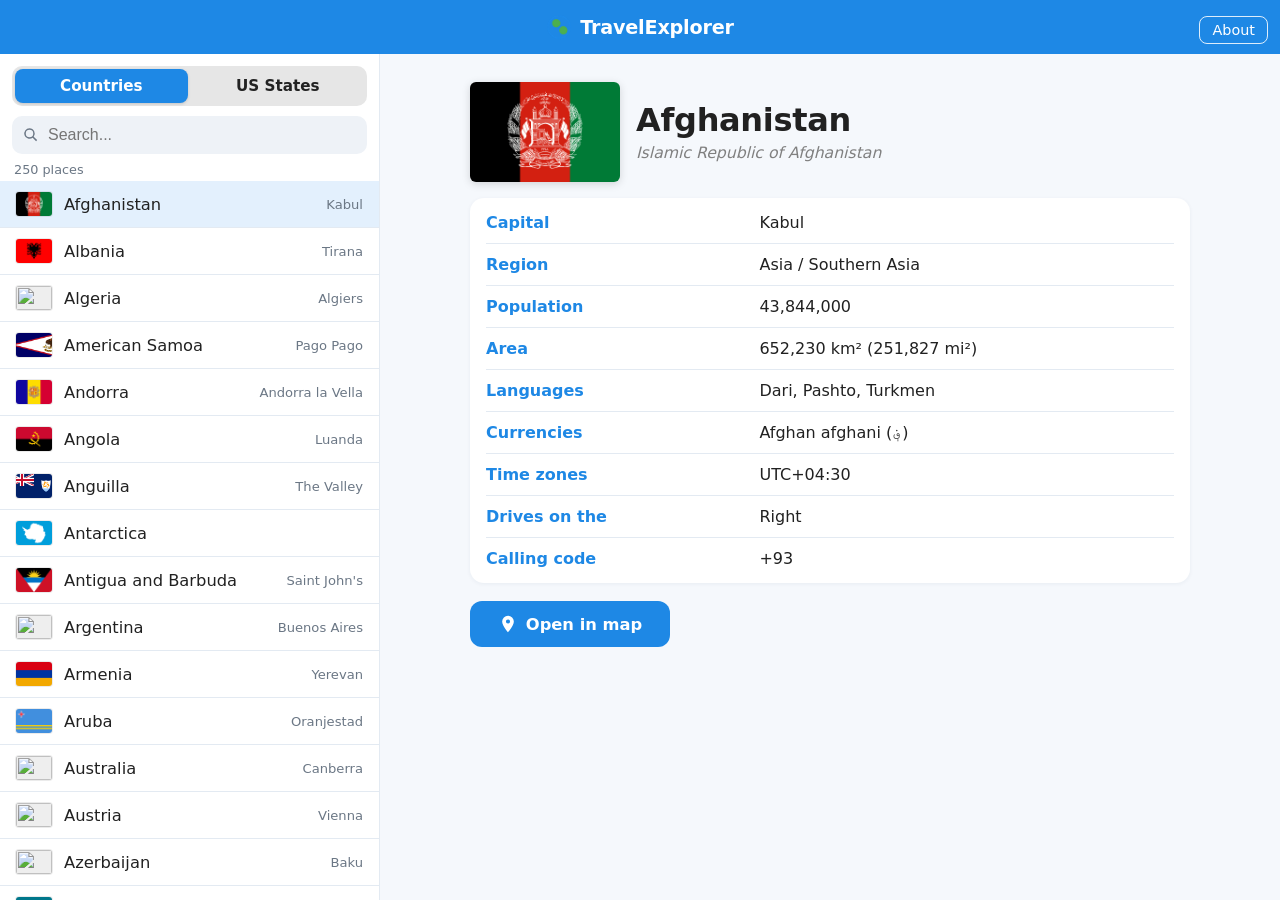
==== app/index.html @ 45d9842b "Update 1: TravelExplorer for iPhone & iPad (offline web app at /app/)" ====
<!DOCTYPE html>
<html lang="en">
<head>
  <meta charset="utf-8">
  <meta name="viewport" content="width=device-width, initial-scale=1, viewport-fit=cover">
  <title>TravelExplorer</title>
  <meta name="description" content="TravelExplorer for iPhone and iPad: 250 countries, all 50 US states and DC. Works offline after the first visit.">
  <meta name="theme-color" content="#1e88e5">
  <meta name="apple-mobile-web-app-capable" content="yes">
  <meta name="mobile-web-app-capable" content="yes">
  <meta name="apple-mobile-web-app-status-bar-style" content="black-translucent">
  <meta name="apple-mobile-web-app-title" content="TravelExplorer">
  <meta name="format-detection" content="telephone=no">
  <link rel="manifest" href="manifest.json">
  <link rel="apple-touch-icon" sizes="180x180" href="icons/apple-touch-icon.png">
  <link rel="icon" type="image/png" href="icons/favicon-64.png">
  <link rel="stylesheet" href="app.css">
</head>
<body>
  <div class="app" id="app" data-view="list">
    <header class="bar">
      <button type="button" class="back" id="back" aria-label="Back to list">
        <svg viewBox="0 0 24 24" width="22" height="22" aria-hidden="true"><path fill="currentColor" d="M15.4 4.6a1 1 0 0 1 0 1.4L9.4 12l6 6a1 1 0 1 1-1.4 1.4l-6.7-6.7a1 1 0 0 1 0-1.4L14 4.6a1 1 0 0 1 1.4 0z"/></svg>
        <span>Back</span>
      </button>
      <h1 class="bar-title"><img src="icons/favicon-64.png" alt="" width="26" height="26"> TravelExplorer</h1>
      <button type="button" class="about-btn" id="aboutBtn">About</button>
    </header>

    <div class="install" id="install" hidden>
      <div>
        <strong>Install on your iPhone or iPad:</strong>
        tap <span class="share-ico" aria-label="Share"><svg viewBox="0 0 24 24" width="16" height="16" aria-hidden="true"><path fill="currentColor" d="M12 2.6l4.2 4.2-1.4 1.4L13 6.4V15h-2V6.4L9.2 8.2 7.8 6.8 12 2.6zM5 10h3v2H6v8h12v-8h-2v-2h3a1 1 0 0 1 1 1v10a1 1 0 0 1-1 1H5a1 1 0 0 1-1-1V11a1 1 0 0 1 1-1z"/></svg></span> <b>Share</b>, then <b>Add to Home Screen</b>.
      </div>
      <button type="button" class="install-x" id="installX" aria-label="Dismiss">&times;</button>
    </div>

    <div class="panes">
      <aside class="side" aria-label="Places">
        <div class="tabs" role="tablist">
          <button type="button" role="tab" id="tabC" aria-selected="true">Countries</button>
          <button type="button" role="tab" id="tabS" aria-selected="false">US States</button>
        </div>
        <div class="search-wrap">
          <svg viewBox="0 0 24 24" width="18" height="18" aria-hidden="true"><path fill="currentColor" d="M10 3a7 7 0 0 1 5.6 11.2l4.6 4.6-1.4 1.4-4.6-4.6A7 7 0 1 1 10 3zm0 2a5 5 0 1 0 0 10 5 5 0 0 0 0-10z"/></svg>
          <input type="search" id="q" placeholder="Search..." autocomplete="off" autocorrect="off" autocapitalize="off" spellcheck="false" aria-label="Search">
        </div>
        <p class="count" id="count"></p>
        <ul class="list" id="list" role="listbox" aria-label="Results"></ul>
      </aside>

      <main class="detail" id="detail" aria-live="polite">
        <div class="detail-inner" id="detailInner">
          <p class="loading">Loading…</p>
        </div>
      </main>
    </div>
  </div>

  <dialog class="about" id="about">
    <h2>About TravelExplorer</h2>
    <p><b>Update 1</b>: TravelExplorer for iPhone &amp; iPad. Made for Galaxy.</p>
    <p id="aboutCounts"></p>
    <p>Countries from the REST Countries dataset (v3.1 data file, gitlab.com/restcountries/restcountries), downloaded Oct 2026. Population figures are as listed in that dataset. Flags: flagcdn.com images, bundled with the app.</p>
    <p>US States: capital, largest city, population (2020 U.S. Census) and total area (U.S. Census Bureau) from Wikipedia's "List of states and territories of the United States" (Oct 2026). Nicknames and time zones are commonly cited values.</p>
    <p>After the first visit, all data is saved on your device so the app works offline. The only thing that goes online is the "Open in map" button, which opens Apple Maps.</p>
    <h3>Install on iPhone or iPad</h3>
    <ol>
      <li>Open this page in <b>Safari</b>.</li>
      <li>Tap the <b>Share</b> button (square with an arrow).</li>
      <li>Tap <b>Add to Home Screen</b>, then <b>Add</b>.</li>
    </ol>
    <p class="muted">No account, no ads, no tracking.</p>
    <form method="dialog"><button class="ok">OK</button></form>
  </dialog>

  <script src="app.js" defer></script>
</body>
</html>
---- app/app.css ----
:root{
  --blue:#1e88e5; --blue-d:#1565c0; --ink:#212121; --muted:#6b7785;
  --bg:#f5f8fc; --card:#fff; --line:#e3eaf2;
  --sat:env(safe-area-inset-top,0px); --sab:env(safe-area-inset-bottom,0px);
  --sal:env(safe-area-inset-left,0px); --sar:env(safe-area-inset-right,0px);
}
*{box-sizing:border-box; -webkit-tap-highlight-color:transparent}
html,body{margin:0; height:100%; background:var(--bg)}
body{
  font-family:-apple-system,BlinkMacSystemFont,"SF Pro Text","Segoe UI",system-ui,Roboto,Helvetica,Arial,sans-serif;
  color:var(--ink); -webkit-text-size-adjust:100%; overscroll-behavior:none;
}
button{font:inherit; color:inherit}
.app{display:flex; flex-direction:column; height:100vh; height:100dvh; overflow:hidden}

/* Header */
.bar{
  flex:none; position:relative; display:flex; align-items:center; justify-content:center;
  background:var(--blue); color:#fff;
  padding:calc(var(--sat) + 10px) calc(var(--sar) + 12px) 10px calc(var(--sal) + 12px);
  min-height:calc(var(--sat) + 54px);
}
.bar-title{margin:0; font-size:1.2rem; font-weight:700; display:flex; align-items:center; gap:8px; letter-spacing:-.01em}
.bar-title img{border-radius:50%}
.about-btn{
  position:absolute; right:calc(var(--sar) + 12px); bottom:10px;
  background:transparent; border:1px solid rgba(255,255,255,.85); color:#fff;
  border-radius:8px; padding:5px 12px; font-size:.9rem; cursor:pointer;
}
.back{
  position:absolute; left:calc(var(--sal) + 4px); bottom:8px;
  display:none; align-items:center; gap:2px;
  background:transparent; border:0; color:#fff; font-size:1.05rem; padding:6px 8px; cursor:pointer;
}

/* Install hint */
.install{
  flex:none; display:flex; gap:10px; align-items:flex-start;
  background:#fff8e1; color:#5d4400; border-bottom:1px solid #f3e2a9;
  padding:10px calc(var(--sar) + 12px) 10px calc(var(--sal) + 14px); font-size:.92rem; line-height:1.4;
}
.install[hidden]{display:none}
.install > div{flex:1}
.share-ico{display:inline-flex; vertical-align:-3px; color:var(--blue-d)}
.install-x{background:transparent; border:0; font-size:1.4rem; line-height:1; padding:0 4px; cursor:pointer; color:#8a6d00}

/* Panes */
.panes{flex:1; min-height:0; display:flex; position:relative}
.side{
  flex:1; min-width:0; display:flex; flex-direction:column; background:#fff;
  padding:12px calc(var(--sar) + 12px) 0 calc(var(--sal) + 12px);
}
.tabs{display:grid; grid-template-columns:1fr 1fr; gap:4px; background:#e6e6e6; padding:3px; border-radius:10px}
.tabs button{
  border:0; background:transparent; padding:8px 6px; border-radius:8px; font-weight:600; font-size:.95rem; cursor:pointer; color:#222;
}
.tabs button[aria-selected="true"]{background:var(--blue); color:#fff; box-shadow:0 1px 3px rgba(0,0,0,.15)}
.search-wrap{
  margin-top:10px; display:flex; align-items:center; gap:8px;
  background:#eef2f7; border-radius:10px; padding:0 10px; color:var(--muted);
}
.search-wrap input{
  flex:1; min-width:0; border:0; background:transparent; outline:none;
  font-size:16px; /* 16px stops iOS zooming in on focus */
  padding:10px 0; color:var(--ink);
}
.count{margin:8px 2px 4px; font-size:.8rem; color:var(--muted)}
.list{
  flex:1; min-height:0; overflow-y:auto; -webkit-overflow-scrolling:touch;
  list-style:none; margin:0 -12px; padding:0 0 calc(var(--sab) + 12px);
}
.list li{border-bottom:1px solid var(--line)}
.list button{
  width:100%; display:flex; align-items:center; gap:12px; text-align:left;
  background:transparent; border:0; padding:11px 16px; cursor:pointer; font-size:1.02rem;
}
.list button:active{background:#eef6ff}
.list .sel button{background:#e3f0fd}
.list .thumb{width:36px; height:24px; object-fit:cover; border-radius:3px; box-shadow:0 0 0 1px rgba(0,0,0,.08); flex:none; background:#eee}
.list .abbr{
  width:36px; height:24px; flex:none; display:grid; place-items:center;
  border-radius:4px; background:#e3f0fd; color:var(--blue-d); font-weight:700; font-size:.78rem;
}
.list .nm{flex:1; min-width:0; overflow:hidden; text-overflow:ellipsis; white-space:nowrap}
.list .sub{color:var(--muted); font-size:.82rem; white-space:nowrap}
.list .chev{color:#c4cbd3; flex:none}
.empty{padding:24px 16px; color:var(--muted); text-align:center}

.detail{
  flex:1; min-width:0; overflow-y:auto; -webkit-overflow-scrolling:touch; background:var(--bg);
  padding:20px calc(var(--sar) + 16px) calc(var(--sab) + 24px) calc(var(--sal) + 16px);
}
.detail-inner{max-width:720px; margin:0 auto}
.head{display:flex; gap:16px; align-items:center; margin-bottom:16px}
.flag{width:112px; height:auto; max-height:80px; object-fit:contain; border-radius:6px; box-shadow:0 2px 8px rgba(0,0,0,.15); flex:none; background:#fff}
.title{margin:0; font-size:1.65rem; line-height:1.15; font-weight:700; letter-spacing:-.01em; overflow-wrap:anywhere}
.subtitle{margin:4px 0 0; font-style:italic; color:gray; font-size:.98rem}
.facts{background:#fff; border-radius:14px; box-shadow:0 1px 4px rgba(20,50,90,.06); margin:0; padding:4px 16px}
.facts div{display:grid; grid-template-columns:minmax(110px,38%) 1fr; gap:12px; padding:11px 0; border-bottom:1px solid var(--line)}
.facts div:last-child{border-bottom:0}
.facts dt{font-weight:700; color:var(--blue)}
.facts dd{margin:0; overflow-wrap:anywhere}
.map{
  margin-top:18px; display:inline-flex; align-items:center; gap:8px; justify-content:center;
  background:var(--blue); color:#fff; text-decoration:none; font-weight:700; font-size:1.02rem;
  padding:13px 22px; border-radius:12px; min-width:200px;
}
.map:active{background:var(--blue-d)}
.loading{color:var(--muted)}

/* About */
.about{
  border:0; border-radius:16px; padding:20px 22px; max-width:min(520px, 92vw);
  max-height:85vh; overflow:auto; color:var(--ink); font-size:.95rem; line-height:1.5;
}
.about::backdrop{background:rgba(0,0,0,.4)}
.about h2{margin:0 0 8px}
.about h3{margin:16px 0 4px; font-size:1rem}
.about ol{margin:0; padding-left:22px}
.muted{color:var(--muted)}
.ok{margin-top:8px; width:100%; background:var(--blue); color:#fff; border:0; border-radius:10px; padding:11px; font-weight:700; cursor:pointer}

/* iPhone: one pane at a time */
@media (max-width:767px){
  .app[data-view="list"] .detail{display:none}
  .app[data-view="detail"] .side{display:none}
  .app[data-view="detail"] .back{display:inline-flex}
  .app[data-view="detail"] .about-btn{display:none}
  .app[data-view="detail"] .detail{animation:slidein .22s ease-out}
  .head{flex-direction:column; align-items:flex-start}
  .flag{width:140px; max-height:100px}
  .map{width:100%}
}
@keyframes slidein{from{transform:translateX(30%); opacity:.4} to{transform:none; opacity:1}}

/* iPad (and wider): split view */
@media (min-width:768px){
  .side{flex:none; width:340px; border-right:1px solid var(--line)}
  .detail{padding:28px calc(var(--sar) + 32px) calc(var(--sab) + 32px) 32px}
  .flag{width:150px; max-height:100px}
  .title{font-size:2rem}
  .list .chev{display:none}
}
@media (min-width:1200px){ .side{width:380px} }
@media (prefers-reduced-motion:reduce){ .app .detail{animation:none !important} }
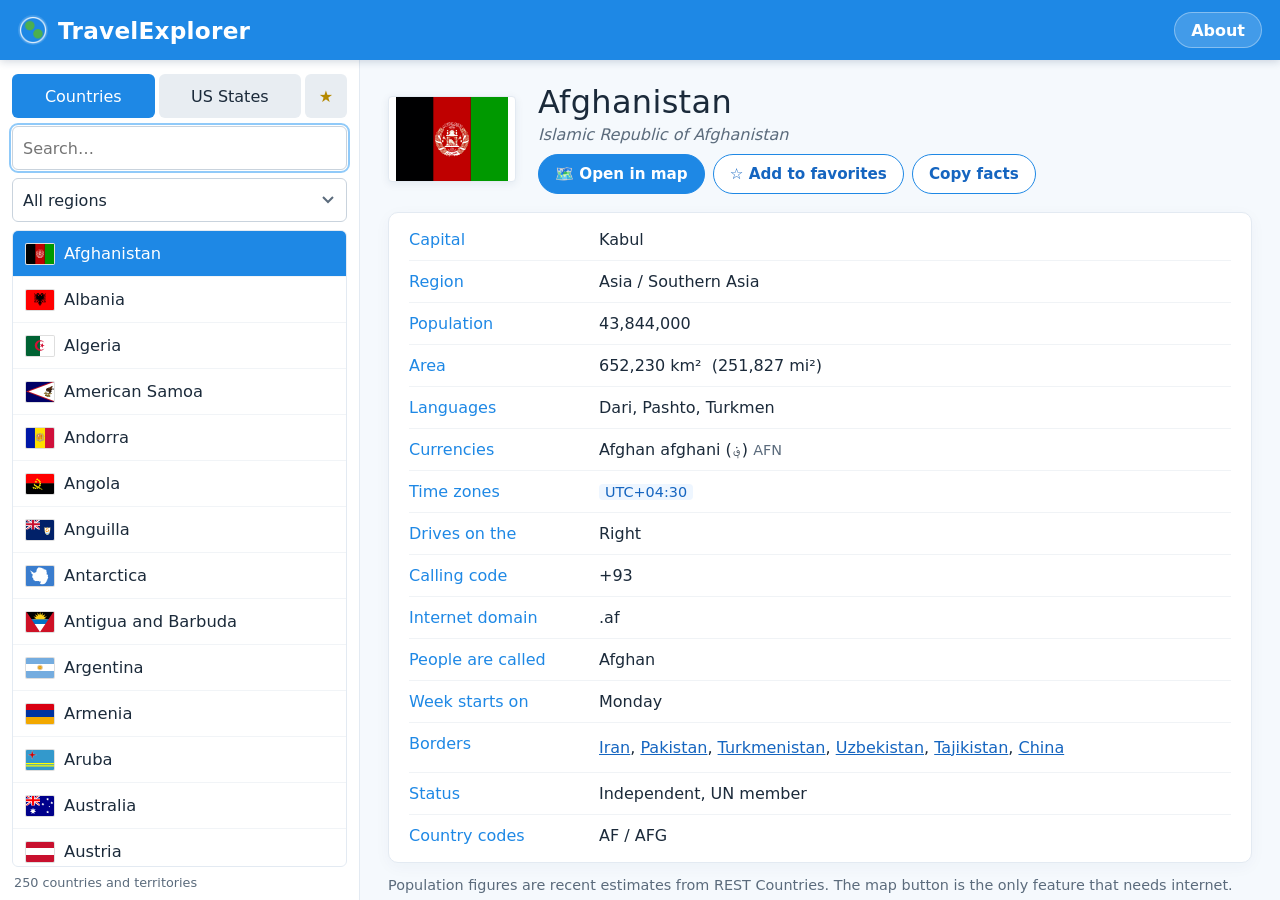
==== commit 7f2790ef: "TravelExplorer web app 1.0 for iPad (offline)" ====
--- a/app/index.html
+++ b/app/index.html
@@ -1,79 +1,58 @@
 <!DOCTYPE html>
 <html lang="en">
 <head>
-  <meta charset="utf-8">
-  <meta name="viewport" content="width=device-width, initial-scale=1, viewport-fit=cover">
-  <title>TravelExplorer</title>
-  <meta name="description" content="TravelExplorer for iPhone and iPad: 250 countries, all 50 US states and DC. Works offline after the first visit.">
-  <meta name="theme-color" content="#1e88e5">
-  <meta name="apple-mobile-web-app-capable" content="yes">
-  <meta name="mobile-web-app-capable" content="yes">
-  <meta name="apple-mobile-web-app-status-bar-style" content="black-translucent">
-  <meta name="apple-mobile-web-app-title" content="TravelExplorer">
-  <meta name="format-detection" content="telephone=no">
-  <link rel="manifest" href="manifest.json">
-  <link rel="apple-touch-icon" sizes="180x180" href="icons/apple-touch-icon.png">
-  <link rel="icon" type="image/png" href="icons/favicon-64.png">
-  <link rel="stylesheet" href="app.css">
+<meta charset="utf-8">
+<meta name="viewport" content="width=device-width, initial-scale=1, viewport-fit=cover">
+<title>TravelExplorer</title>
+<meta name="description" content="Look up 250 countries, all 50 US states and DC: capital, population, languages, currency, time zones and more. Works offline.">
+<meta name="theme-color" content="#1e88e5">
+<meta name="apple-mobile-web-app-capable" content="yes">
+<meta name="mobile-web-app-capable" content="yes">
+<meta name="apple-mobile-web-app-status-bar-style" content="black-translucent">
+<meta name="apple-mobile-web-app-title" content="TravelExplorer">
+<meta name="format-detection" content="telephone=no">
+<link rel="manifest" href="manifest.webmanifest">
+<link rel="apple-touch-icon" href="icons/apple-touch-icon.png">
+<link rel="icon" type="image/png" href="icon.png">
+<link rel="stylesheet" href="app.css">
 </head>
 <body>
-  <div class="app" id="app" data-view="list">
-    <header class="bar">
-      <button type="button" class="back" id="back" aria-label="Back to list">
-        <svg viewBox="0 0 24 24" width="22" height="22" aria-hidden="true"><path fill="currentColor" d="M15.4 4.6a1 1 0 0 1 0 1.4L9.4 12l6 6a1 1 0 1 1-1.4 1.4l-6.7-6.7a1 1 0 0 1 0-1.4L14 4.6a1 1 0 0 1 1.4 0z"/></svg>
-        <span>Back</span>
-      </button>
-      <h1 class="bar-title"><img src="icons/favicon-64.png" alt="" width="26" height="26"> TravelExplorer</h1>
-      <button type="button" class="about-btn" id="aboutBtn">About</button>
-    </header>
+<header class="bar">
+  <div class="brand"><img src="icon.png" alt="" width="30" height="30"> TravelExplorer</div>
+  <div class="bar-actions">
+    <span id="offline" class="pill" hidden>Offline ready ✓</span>
+    <button type="button" id="aboutBtn" class="bar-btn" title="About and data sources">About</button>
+  </div>
+</header>
+<div class="layout">
+  <aside class="side">
+    <div class="tabs" role="tablist">
+      <button type="button" role="tab" id="tabCountries" class="tab active" aria-selected="true">Countries</button>
+      <button type="button" role="tab" id="tabStates" class="tab" aria-selected="false">US States</button>
+      <button type="button" role="tab" id="tabFavs" class="tab tab-fav" aria-selected="false" aria-label="Favorites" title="Favorites">★</button>
+    </div>
+    <div class="filters">
+      <input type="search" id="search" placeholder="Search…" autocomplete="off" autocorrect="off" autocapitalize="off" spellcheck="false" enterkeyhint="search" aria-label="Search">
+      <select id="region" aria-label="Filter by region">
+        <option value="">All regions</option>
+      </select>
+    </div>
+    <ul id="list" class="list" role="listbox" tabindex="0" aria-label="Places"></ul>
+    <div id="count" class="count"></div>
+  </aside>
+  <main class="detail" id="detail" tabindex="-1"></main>
+</div>
 
-    <div class="install" id="install" hidden>
-      <div>
-        <strong>Install on your iPhone or iPad:</strong>
-        tap <span class="share-ico" aria-label="Share"><svg viewBox="0 0 24 24" width="16" height="16" aria-hidden="true"><path fill="currentColor" d="M12 2.6l4.2 4.2-1.4 1.4L13 6.4V15h-2V6.4L9.2 8.2 7.8 6.8 12 2.6zM5 10h3v2H6v8h12v-8h-2v-2h3a1 1 0 0 1 1 1v10a1 1 0 0 1-1 1H5a1 1 0 0 1-1-1V11a1 1 0 0 1 1-1z"/></svg></span> <b>Share</b>, then <b>Add to Home Screen</b>.
-      </div>
-      <button type="button" class="install-x" id="installX" aria-label="Dismiss">&times;</button>
-    </div>
-
-    <div class="panes">
-      <aside class="side" aria-label="Places">
-        <div class="tabs" role="tablist">
-          <button type="button" role="tab" id="tabC" aria-selected="true">Countries</button>
-          <button type="button" role="tab" id="tabS" aria-selected="false">US States</button>
-        </div>
-        <div class="search-wrap">
-          <svg viewBox="0 0 24 24" width="18" height="18" aria-hidden="true"><path fill="currentColor" d="M10 3a7 7 0 0 1 5.6 11.2l4.6 4.6-1.4 1.4-4.6-4.6A7 7 0 1 1 10 3zm0 2a5 5 0 1 0 0 10 5 5 0 0 0 0-10z"/></svg>
-          <input type="search" id="q" placeholder="Search..." autocomplete="off" autocorrect="off" autocapitalize="off" spellcheck="false" aria-label="Search">
-        </div>
-        <p class="count" id="count"></p>
-        <ul class="list" id="list" role="listbox" aria-label="Results"></ul>
-      </aside>
-
-      <main class="detail" id="detail" aria-live="polite">
-        <div class="detail-inner" id="detailInner">
-          <p class="loading">Loading…</p>
-        </div>
-      </main>
-    </div>
-  </div>
-
-  <dialog class="about" id="about">
-    <h2>About TravelExplorer</h2>
-    <p><b>Update 1</b>: TravelExplorer for iPhone &amp; iPad. Made for Galaxy.</p>
-    <p id="aboutCounts"></p>
-    <p>Countries from the REST Countries dataset (v3.1 data file, gitlab.com/restcountries/restcountries), downloaded Oct 2026. Population figures are as listed in that dataset. Flags: flagcdn.com images, bundled with the app.</p>
-    <p>US States: capital, largest city, population (2020 U.S. Census) and total area (U.S. Census Bureau) from Wikipedia's "List of states and territories of the United States" (Oct 2026). Nicknames and time zones are commonly cited values.</p>
-    <p>After the first visit, all data is saved on your device so the app works offline. The only thing that goes online is the "Open in map" button, which opens Apple Maps.</p>
-    <h3>Install on iPhone or iPad</h3>
-    <ol>
-      <li>Open this page in <b>Safari</b>.</li>
-      <li>Tap the <b>Share</b> button (square with an arrow).</li>
-      <li>Tap <b>Add to Home Screen</b>, then <b>Add</b>.</li>
-    </ol>
-    <p class="muted">No account, no ads, no tracking.</p>
-    <form method="dialog"><button class="ok">OK</button></form>
-  </dialog>
-
-  <script src="app.js" defer></script>
+<dialog id="about">
+  <h2><img src="icon.png" alt="" width="28" height="28"> TravelExplorer <span id="ver" class="muted"></span></h2>
+  <p>Made by Galaxy. Look up countries and US states. After the first visit everything is stored on this device, so it works offline. Only the “Open in map” button goes online.</p>
+  <p class="muted">On iPad or iPhone: tap the Share button in Safari, then “Add to Home Screen” to get an app icon.</p>
+  <h3>Data sources</h3>
+  <ul id="sources"></ul>
+  <p class="muted">Facts change over time (populations especially). Double-check important details before your trip.</p>
+  <p class="muted">Favorites are saved only on this device (in Safari's website storage). No account, no ads, no tracking.</p>
+  <form method="dialog"><button class="btn">Close</button></form>
+</dialog>
+<script src="app.js"></script>
 </body>
 </html>
--- a/app/app.css
+++ b/app/app.css
@@ -1,145 +1,107 @@
 :root{
-  --blue:#1e88e5; --blue-d:#1565c0; --ink:#212121; --muted:#6b7785;
-  --bg:#f5f8fc; --card:#fff; --line:#e3eaf2;
-  --sat:env(safe-area-inset-top,0px); --sab:env(safe-area-inset-bottom,0px);
-  --sal:env(safe-area-inset-left,0px); --sar:env(safe-area-inset-right,0px);
+  --blue:#1e88e5; --blue-d:#1565c0; --ink:#1b2a3a; --muted:#5b6b7c;
+  --bg:#f5f9fd; --card:#fff; --line:#e3eaf2; --sel:#dbeeff;
 }
-*{box-sizing:border-box; -webkit-tap-highlight-color:transparent}
-html,body{margin:0; height:100%; background:var(--bg)}
-body{
-  font-family:-apple-system,BlinkMacSystemFont,"SF Pro Text","Segoe UI",system-ui,Roboto,Helvetica,Arial,sans-serif;
-  color:var(--ink); -webkit-text-size-adjust:100%; overscroll-behavior:none;
+*{box-sizing:border-box}
+html,body{height:100%}
+body{margin:0; font-family:"Segoe UI",system-ui,-apple-system,Roboto,Helvetica,Arial,sans-serif; color:var(--ink); background:var(--bg); display:flex; flex-direction:column; overflow:hidden}
+button{font:inherit}
+.bar{background:var(--blue); color:#fff; display:flex; align-items:center; justify-content:space-between; padding:0 18px; height:60px; flex:none; box-shadow:0 2px 8px rgba(20,50,90,.18); z-index:2}
+.brand{display:flex; align-items:center; gap:10px; font-size:1.45rem; font-weight:600; letter-spacing:.01em}
+.brand img{border-radius:50%; background:#fff2}
+.bar-actions{display:flex; gap:8px}
+.bar-btn{background:rgba(255,255,255,.16); color:#fff; border:1px solid rgba(255,255,255,.35); border-radius:999px; padding:5px 14px; cursor:pointer; font-weight:600}
+.bar-btn:hover{background:rgba(255,255,255,.28)}
+.layout{flex:1; display:grid; grid-template-columns:minmax(250px,320px) 1fr; min-height:0}
+.side{display:flex; flex-direction:column; gap:8px; padding:14px 12px 10px; background:#fff; border-right:1px solid var(--line); min-height:0}
+.tabs{display:flex; gap:4px}
+.tab{flex:1; border:0; padding:8px 6px; background:#e8edf2; color:var(--ink); cursor:pointer; border-radius:6px}
+.tab-fav{flex:0 0 42px; color:#b58900; font-size:1.05rem}
+.tab.active{background:var(--blue); color:#fff}
+.tab:not(.active):hover{background:#dde4ea}
+#search,#region{width:100%; padding:7px 10px; border:1px solid #c9d3dd; border-radius:6px; font:inherit; background:#fff; color:var(--ink)}
+#search:focus,#region:focus,.list:focus{outline:2px solid #90caf9; outline-offset:1px}
+.list{list-style:none; margin:0; padding:0; overflow-y:auto; flex:1; border:1px solid var(--line); border-radius:6px; min-height:0}
+.list li{display:flex; align-items:center; gap:9px; padding:5px 9px; cursor:pointer; border-bottom:1px solid #f1f4f7; white-space:nowrap; overflow:hidden}
+.list li img{width:24px; height:18px; object-fit:cover; flex:none; border:1px solid #0001; border-radius:2px; background:#eee}
+.list li .nm{overflow:hidden; text-overflow:ellipsis; flex:1}
+.list li .st{color:#b58900; font-size:.85rem}
+.list li:hover{background:#f0f6fd}
+.list li.sel{background:var(--blue); color:#fff}
+.list li.sel .st{color:#ffe082}
+.list .empty{color:var(--muted); padding:14px; cursor:default; white-space:normal}
+.count{color:var(--muted); font-size:.8rem; padding:0 2px}
+.detail{overflow-y:auto; padding:24px 28px 40px; background:var(--bg)}
+.hero{display:flex; gap:22px; align-items:center; margin-bottom:18px}
+.hero .flag{width:128px; height:86px; object-fit:contain; background:#fff; border:1px solid var(--line); border-radius:4px; flex:none; box-shadow:0 2px 8px rgba(20,50,90,.08)}
+.hero h1{margin:0; font-size:2rem; font-weight:500; letter-spacing:.01em; line-height:1.15}
+.hero .official{margin:4px 0 0; color:var(--muted); font-style:italic}
+.actions{display:flex; gap:8px; flex-wrap:wrap; margin-top:10px}
+.btn{border:1px solid var(--blue); background:#fff; color:var(--blue-d); border-radius:999px; padding:5px 14px; cursor:pointer; font-weight:600; font-size:.9rem; text-decoration:none; display:inline-flex; align-items:center; gap:6px}
+.btn:hover{background:#eef6ff}
+.btn.primary{background:var(--blue); color:#fff}
+.btn.primary:hover{background:var(--blue-d)}
+.btn.on{background:#fff8e1; border-color:#e0b400; color:#8a6d00}
+.facts{background:#fff; border:1px solid var(--line); border-radius:10px; padding:6px 20px; box-shadow:0 4px 16px rgba(20,50,90,.04)}
+.facts dl{display:grid; grid-template-columns:minmax(150px,190px) 1fr; margin:0}
+.facts dt,.facts dd{padding:9px 0; border-bottom:1px solid #f0f3f6; margin:0}
+.facts dt{color:var(--blue); }
+.facts dd{word-break:break-word}
+.facts dl > :nth-last-child(-n+2){border-bottom:0}
+.tz{display:inline-block; background:#eef6ff; color:var(--blue-d); border-radius:4px; padding:0 6px; margin:1px 4px 1px 0; font-size:.9rem}
+.link{color:var(--blue-d); cursor:pointer; text-decoration:underline; background:none; border:0; padding:0; font:inherit}
+.muted{color:var(--muted); font-size:.9rem}
+.note{margin-top:14px}
+.placeholder{color:var(--muted); text-align:center; margin-top:15vh}
+dialog{border:0; border-radius:14px; padding:22px 26px; max-width:620px; box-shadow:0 24px 60px rgba(20,50,90,.3); color:var(--ink)}
+dialog::backdrop{background:rgba(20,40,70,.35)}
+dialog h2{display:flex; align-items:center; gap:10px; margin:0 0 10px}
+dialog h3{margin:16px 0 6px; font-size:1rem; color:var(--blue-d)}
+dialog ul{padding-left:20px; margin:0} dialog li{margin:4px 0; font-size:.92rem}
+.bye:not([hidden]){position:fixed; inset:0; background:var(--bg); display:flex; align-items:center; justify-content:center; text-align:center; z-index:10}
+.bye img{margin:0 auto}
+
+/* ---- PWA / iPad additions ---- */
+html{-webkit-text-size-adjust:100%; text-size-adjust:100%}
+body{height:100vh; height:100dvh; -webkit-tap-highlight-color:transparent; overscroll-behavior:none}
+.bar{height:auto; min-height:calc(60px + env(safe-area-inset-top)); padding:env(safe-area-inset-top) calc(18px + env(safe-area-inset-right)) 0 calc(18px + env(safe-area-inset-left))}
+.pill{background:rgba(255,255,255,.2); border-radius:999px; padding:4px 12px; font-size:.85rem; font-weight:600; align-self:center}
+.pill[hidden]{display:none}
+.bar-actions{align-items:center}
+.bar-btn{min-height:36px; padding:6px 16px}
+.side{padding-left:calc(12px + env(safe-area-inset-left)); padding-bottom:calc(10px + env(safe-area-inset-bottom))}
+.detail{padding-right:calc(28px + env(safe-area-inset-right)); padding-bottom:calc(40px + env(safe-area-inset-bottom)); -webkit-overflow-scrolling:touch; overscroll-behavior:contain}
+.list{-webkit-overflow-scrolling:touch; overscroll-behavior:contain}
+.filters{display:flex; flex-direction:column; gap:8px}
+.tab{min-height:44px; font-size:1rem}
+#search,#region{font-size:16px; min-height:44px; -webkit-appearance:none; appearance:none}
+#region{background:#fff url("data:image/svg+xml,%3Csvg xmlns='http://www.w3.org/2000/svg' width='12' height='8'%3E%3Cpath d='M1 1l5 5 5-5' fill='none' stroke='%235b6b7c' stroke-width='2'/%3E%3C/svg%3E") no-repeat right 12px center; padding-right:34px}
+.list li{min-height:46px; padding:8px 12px; font-size:1.02rem; -webkit-user-select:none; user-select:none}
+.list li img{width:30px; height:22px}
+.btn{min-height:40px; padding:7px 16px; font-size:.95rem}
+.link{padding:4px 0}
+.facts dt,.facts dd{padding:11px 0}
+@media (hover:none){
+  .list li:hover{background:inherit}
+  .list li.sel:hover{background:var(--blue)}
+  .list li:active{background:#e3effc}
 }
-button{font:inherit; color:inherit}
-.app{display:flex; flex-direction:column; height:100vh; height:100dvh; overflow:hidden}
-
-/* Header */
-.bar{
-  flex:none; position:relative; display:flex; align-items:center; justify-content:center;
-  background:var(--blue); color:#fff;
-  padding:calc(var(--sat) + 10px) calc(var(--sar) + 12px) 10px calc(var(--sal) + 12px);
-  min-height:calc(var(--sat) + 54px);
+/* Landscape / wide: list + detail side by side */
+@media (min-width:900px) and (orientation:landscape){
+  .layout{grid-template-columns:minmax(300px,360px) 1fr}
 }
-.bar-title{margin:0; font-size:1.2rem; font-weight:700; display:flex; align-items:center; gap:8px; letter-spacing:-.01em}
-.bar-title img{border-radius:50%}
-.about-btn{
-  position:absolute; right:calc(var(--sar) + 12px); bottom:10px;
-  background:transparent; border:1px solid rgba(255,255,255,.85); color:#fff;
-  border-radius:8px; padding:5px 12px; font-size:.9rem; cursor:pointer;
+/* Portrait (iPad upright, phones): stacked, list on top, details below */
+@media (orientation:portrait), (max-width:899px){
+  .layout{grid-template-columns:1fr; grid-template-rows:minmax(0,42%) minmax(0,1fr)}
+  .side{border-right:0; border-bottom:1px solid var(--line); padding-right:calc(12px + env(safe-area-inset-right)); padding-bottom:8px}
+  .filters{flex-direction:row}
+  .filters #search{flex:1.4}
+  .filters #region{flex:1}
+  .detail{padding:18px calc(20px + env(safe-area-inset-right)) calc(32px + env(safe-area-inset-bottom)) calc(20px + env(safe-area-inset-left))}
+  .hero .flag{width:110px; height:74px}
+  .hero h1{font-size:1.7rem}
 }
-.back{
-  position:absolute; left:calc(var(--sal) + 4px); bottom:8px;
-  display:none; align-items:center; gap:2px;
-  background:transparent; border:0; color:#fff; font-size:1.05rem; padding:6px 8px; cursor:pointer;
+@media (max-width:560px){
+  .facts dl{grid-template-columns:minmax(110px,40%) 1fr}
+  .brand{font-size:1.2rem}
 }
-
-/* Install hint */
-.install{
-  flex:none; display:flex; gap:10px; align-items:flex-start;
-  background:#fff8e1; color:#5d4400; border-bottom:1px solid #f3e2a9;
-  padding:10px calc(var(--sar) + 12px) 10px calc(var(--sal) + 14px); font-size:.92rem; line-height:1.4;
-}
-.install[hidden]{display:none}
-.install > div{flex:1}
-.share-ico{display:inline-flex; vertical-align:-3px; color:var(--blue-d)}
-.install-x{background:transparent; border:0; font-size:1.4rem; line-height:1; padding:0 4px; cursor:pointer; color:#8a6d00}
-
-/* Panes */
-.panes{flex:1; min-height:0; display:flex; position:relative}
-.side{
-  flex:1; min-width:0; display:flex; flex-direction:column; background:#fff;
-  padding:12px calc(var(--sar) + 12px) 0 calc(var(--sal) + 12px);
-}
-.tabs{display:grid; grid-template-columns:1fr 1fr; gap:4px; background:#e6e6e6; padding:3px; border-radius:10px}
-.tabs button{
-  border:0; background:transparent; padding:8px 6px; border-radius:8px; font-weight:600; font-size:.95rem; cursor:pointer; color:#222;
-}
-.tabs button[aria-selected="true"]{background:var(--blue); color:#fff; box-shadow:0 1px 3px rgba(0,0,0,.15)}
-.search-wrap{
-  margin-top:10px; display:flex; align-items:center; gap:8px;
-  background:#eef2f7; border-radius:10px; padding:0 10px; color:var(--muted);
-}
-.search-wrap input{
-  flex:1; min-width:0; border:0; background:transparent; outline:none;
-  font-size:16px; /* 16px stops iOS zooming in on focus */
-  padding:10px 0; color:var(--ink);
-}
-.count{margin:8px 2px 4px; font-size:.8rem; color:var(--muted)}
-.list{
-  flex:1; min-height:0; overflow-y:auto; -webkit-overflow-scrolling:touch;
-  list-style:none; margin:0 -12px; padding:0 0 calc(var(--sab) + 12px);
-}
-.list li{border-bottom:1px solid var(--line)}
-.list button{
-  width:100%; display:flex; align-items:center; gap:12px; text-align:left;
-  background:transparent; border:0; padding:11px 16px; cursor:pointer; font-size:1.02rem;
-}
-.list button:active{background:#eef6ff}
-.list .sel button{background:#e3f0fd}
-.list .thumb{width:36px; height:24px; object-fit:cover; border-radius:3px; box-shadow:0 0 0 1px rgba(0,0,0,.08); flex:none; background:#eee}
-.list .abbr{
-  width:36px; height:24px; flex:none; display:grid; place-items:center;
-  border-radius:4px; background:#e3f0fd; color:var(--blue-d); font-weight:700; font-size:.78rem;
-}
-.list .nm{flex:1; min-width:0; overflow:hidden; text-overflow:ellipsis; white-space:nowrap}
-.list .sub{color:var(--muted); font-size:.82rem; white-space:nowrap}
-.list .chev{color:#c4cbd3; flex:none}
-.empty{padding:24px 16px; color:var(--muted); text-align:center}
-
-.detail{
-  flex:1; min-width:0; overflow-y:auto; -webkit-overflow-scrolling:touch; background:var(--bg);
-  padding:20px calc(var(--sar) + 16px) calc(var(--sab) + 24px) calc(var(--sal) + 16px);
-}
-.detail-inner{max-width:720px; margin:0 auto}
-.head{display:flex; gap:16px; align-items:center; margin-bottom:16px}
-.flag{width:112px; height:auto; max-height:80px; object-fit:contain; border-radius:6px; box-shadow:0 2px 8px rgba(0,0,0,.15); flex:none; background:#fff}
-.title{margin:0; font-size:1.65rem; line-height:1.15; font-weight:700; letter-spacing:-.01em; overflow-wrap:anywhere}
-.subtitle{margin:4px 0 0; font-style:italic; color:gray; font-size:.98rem}
-.facts{background:#fff; border-radius:14px; box-shadow:0 1px 4px rgba(20,50,90,.06); margin:0; padding:4px 16px}
-.facts div{display:grid; grid-template-columns:minmax(110px,38%) 1fr; gap:12px; padding:11px 0; border-bottom:1px solid var(--line)}
-.facts div:last-child{border-bottom:0}
-.facts dt{font-weight:700; color:var(--blue)}
-.facts dd{margin:0; overflow-wrap:anywhere}
-.map{
-  margin-top:18px; display:inline-flex; align-items:center; gap:8px; justify-content:center;
-  background:var(--blue); color:#fff; text-decoration:none; font-weight:700; font-size:1.02rem;
-  padding:13px 22px; border-radius:12px; min-width:200px;
-}
-.map:active{background:var(--blue-d)}
-.loading{color:var(--muted)}
-
-/* About */
-.about{
-  border:0; border-radius:16px; padding:20px 22px; max-width:min(520px, 92vw);
-  max-height:85vh; overflow:auto; color:var(--ink); font-size:.95rem; line-height:1.5;
-}
-.about::backdrop{background:rgba(0,0,0,.4)}
-.about h2{margin:0 0 8px}
-.about h3{margin:16px 0 4px; font-size:1rem}
-.about ol{margin:0; padding-left:22px}
-.muted{color:var(--muted)}
-.ok{margin-top:8px; width:100%; background:var(--blue); color:#fff; border:0; border-radius:10px; padding:11px; font-weight:700; cursor:pointer}
-
-/* iPhone: one pane at a time */
-@media (max-width:767px){
-  .app[data-view="list"] .detail{display:none}
-  .app[data-view="detail"] .side{display:none}
-  .app[data-view="detail"] .back{display:inline-flex}
-  .app[data-view="detail"] .about-btn{display:none}
-  .app[data-view="detail"] .detail{animation:slidein .22s ease-out}
-  .head{flex-direction:column; align-items:flex-start}
-  .flag{width:140px; max-height:100px}
-  .map{width:100%}
-}
-@keyframes slidein{from{transform:translateX(30%); opacity:.4} to{transform:none; opacity:1}}
-
-/* iPad (and wider): split view */
-@media (min-width:768px){
-  .side{flex:none; width:340px; border-right:1px solid var(--line)}
-  .detail{padding:28px calc(var(--sar) + 32px) calc(var(--sab) + 32px) 32px}
-  .flag{width:150px; max-height:100px}
-  .title{font-size:2rem}
-  .list .chev{display:none}
-}
-@media (min-width:1200px){ .side{width:380px} }
-@media (prefers-reduced-motion:reduce){ .app .detail{animation:none !important} }
